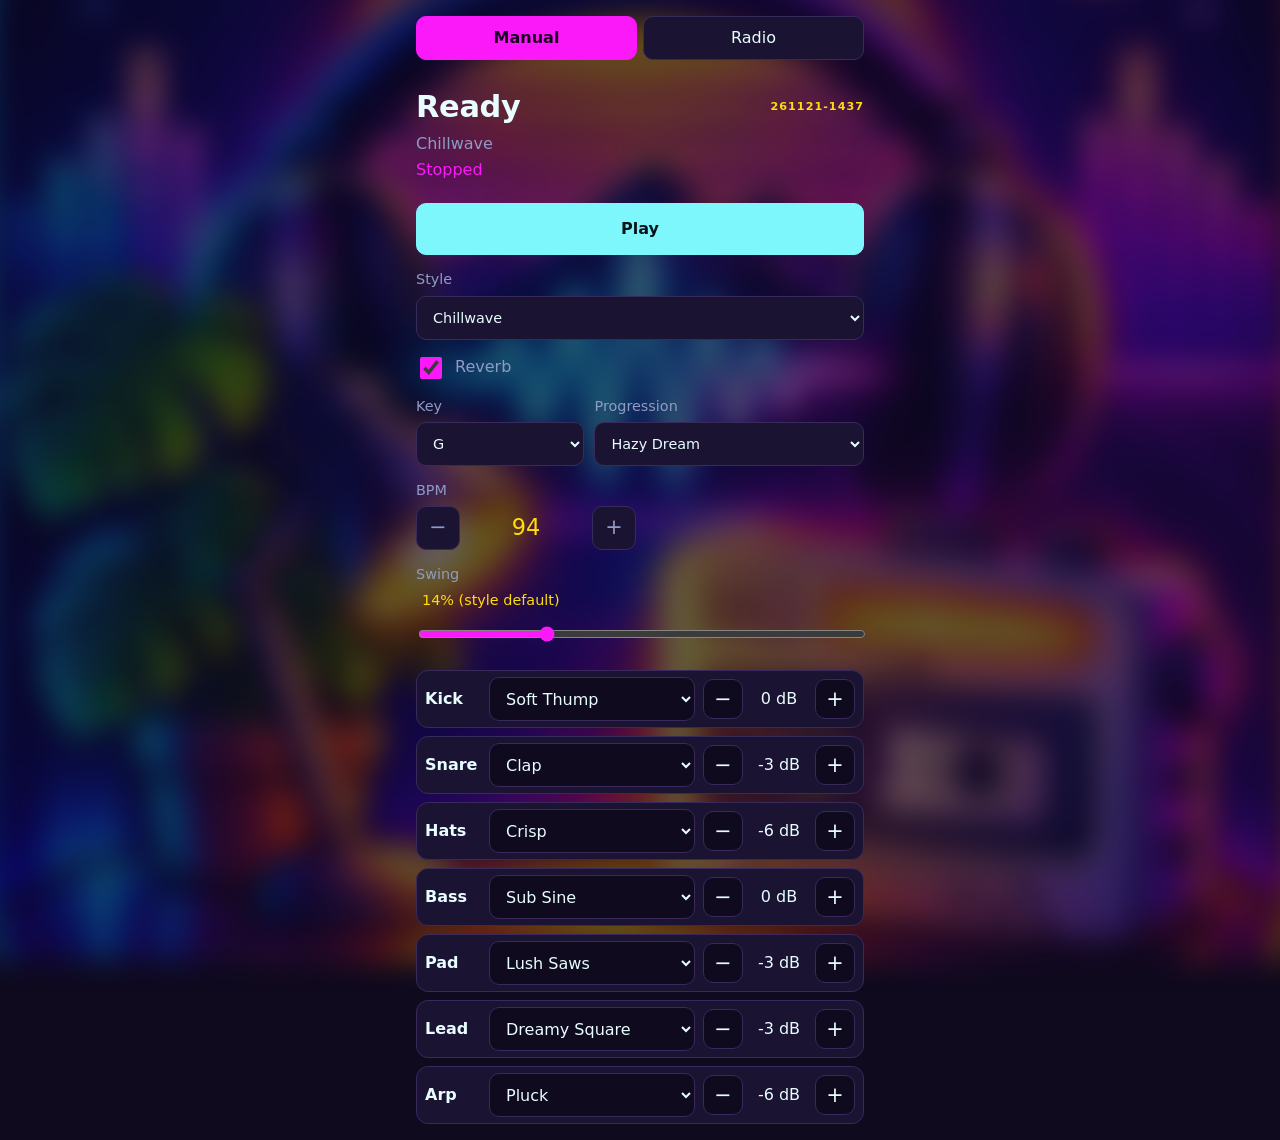
==== index.html @ 7b55d6de "change back to electro ::sigh::  "complextro" as built is actually more "electro", so we're keeping " ====
<!DOCTYPE html>
<html lang="en">
<head>
  <meta charset="utf-8">
  <meta name="viewport" content="width=device-width, initial-scale=1, viewport-fit=cover">
  <meta name="theme-color" content="#0f0a1e">
  <title>Chill Radio</title>
  <link rel="manifest" href="manifest.json">
  <link rel="icon" href="app-icons/app-icon-192.png">
  <link rel="apple-touch-icon" href="app-icons/app-icon-192.png">
  <link rel="stylesheet" href="css/style.css">
</head>
<body>
  <main>
    <div class="seg" role="group" aria-label="Mode">
      <button data-mode="manual" aria-pressed="true">Manual</button>
      <button data-mode="radio" aria-pressed="false">Radio</button>
    </div>

    <section class="now" aria-live="polite">
      <div class="titlebar">
        <h1 id="title">Ready</h1>
        <!-- build stamp: tap to show the event log -->
        <span class="build" id="ver">261121-1437</span>
      </div>
      <p id="meta"></p>
      <p id="section">Stopped</p>
      <p id="active"></p>
      <pre id="dbg" hidden></pre>
    </section>

    <div class="transport">
      <button id="play" class="primary">Play</button>
      <button id="next" hidden>Next song</button>
    </div>

    <label class="field">Style <select id="style"></select></label>
    <label class="check" id="all-styles-row" hidden><input type="checkbox" id="all-styles"> Radio hops between all styles</label>

    <label class="check"><input type="checkbox" id="reverb"> Reverb</label>

    <div class="grid">
      <label class="field">Key <select id="key"></select></label>
      <label class="field">Progression <select id="prog"></select></label>
    </div>

    <div class="field">BPM
      <div class="level big">
        <button id="bpm-down" aria-label="Slower">−</button>
        <output id="bpm">0</output>
        <button id="bpm-up" aria-label="Faster">+</button>
      </div>
    </div>

    <div class="field">Swing <output id="swing-out"></output>
      <input type="range" id="swing" min="0" max="50" step="1" aria-label="Swing">
      <button id="swing-reset" type="button" hidden>Use style default</button>
    </div>

    <section id="mixer" aria-label="Instruments"></section>
  </main>
  <script type="module" src="js/app.js"></script>
</body>
</html>
---- css/style.css ----
:root {
  --bg: #0f0a1e;
  --surface: #1a1332;
  --line: #3a2a5c;
  --text: #e8fdff;
  --muted: #8f9bc4;
  --accent: #7ef7fc;     /* neon cyan: primary actions, focus */
  --accent2: #fb18f9;    /* purple: mode + section state */
  --accent3: #fddd0c;    /* yellow: build stamp, tempo */
  --on-accent: #06141a;
  color-scheme: dark;
}
* { box-sizing: border-box; }
html { background: var(--bg); }
html, body { margin: 0; color: var(--text); }

#dbg { white-space: pre-wrap; font-size: 0.7rem; max-height: 40vh; overflow: auto; color: var(--muted); }
.build { cursor: pointer; }

body::before {
  content: "";
  position: fixed;
  inset: -60px;                /* oversized so the blur doesn't fade at the edges */
  z-index: -1;
  background: url("../app-icons/app-icon-512.png") center / cover no-repeat;
  filter: blur(15px) saturate(1.2);
  opacity: 0.35;               /* dims the image; --bg shows through underneath */
  pointer-events: none;
}

body {
  font: 16px/1.4 system-ui, sans-serif;
  padding: env(safe-area-inset-top) env(safe-area-inset-right) env(safe-area-inset-bottom) env(safe-area-inset-left);
}
main { max-width: 480px; margin: 0 auto; padding: 16px; display: grid; gap: 14px; }

button, select {
  font: inherit; color: inherit; background: var(--surface);
  border: 1px solid var(--line); border-radius: 10px; min-height: 44px; padding: 0 12px;
}
button:active { background: var(--line); }
button:focus-visible, select:focus-visible, input:focus-visible { outline: 2px solid var(--accent); outline-offset: 2px; }
[hidden] { display: none !important; }

.seg { display: grid; grid-template-columns: 1fr 1fr; gap: 6px; }
.seg button[aria-pressed="true"] { background: var(--accent2); color: #1a0620; border-color: var(--accent2); font-weight: 600; }

.now { padding: 12px 0 4px; }
.titlebar { display: flex; justify-content: space-between; align-items: center; gap: 12px; }
.now h1 { margin: 0; font-size: 1.9rem; font-weight: 600; letter-spacing: -0.01em; min-width: 0; }
.build { font-size: 0.7rem; font-weight: 600; color: var(--accent3); letter-spacing: 1px; font-variant-numeric: tabular-nums; white-space: nowrap; }
.now p { margin: 4px 0 0; color: var(--muted); }
#section { color: var(--accent2); }

.transport { display: grid; grid-auto-flow: column; grid-auto-columns: 1fr; gap: 8px; }
.primary { background: var(--accent); color: var(--on-accent); border-color: var(--accent); font-weight: 600; min-height: 52px; }
.primary:active { background: #b5fbfe; }

.field { display: grid; gap: 6px; color: var(--muted); font-size: 0.9rem; }
.field select { color: var(--text); width: 100%; }
.check { display: flex; gap: 10px; align-items: center; color: var(--muted); }
.check input { width: 22px; height: 22px; accent-color: var(--accent2); }
.grid { display: grid; grid-template-columns: 1fr 1.6fr; gap: 10px; }

.level { display: grid; grid-template-columns: 44px 1fr 44px; align-items: center; gap: 4px; }
.level button { padding: 0; font-size: 1.3rem; }
.level output { text-align: center; font-variant-numeric: tabular-nums; color: var(--text); }
.level.big { max-width: 220px; }
.level.big output { font-size: 1.4rem; color: var(--accent3); }

#mixer { display: grid; gap: 8px; margin-top: 4px; }
.row {
  display: grid; grid-template-columns: 56px 1fr auto; align-items: center; gap: 8px;
  background: var(--surface); border: 1px solid var(--line); border-radius: 12px; padding: 6px 8px;
}
.row .name { font-weight: 600; }
.row select { min-width: 0; background: var(--bg); }
.row .level { grid-template-columns: 40px 64px 40px; }
.row .level button { min-height: 40px; background: var(--bg); }

input[type="range"] { width: 100%; min-height: 32px; accent-color: var(--accent2); }
#swing-out { color: var(--accent3); font-variant-numeric: tabular-nums; margin-left: 6px; }
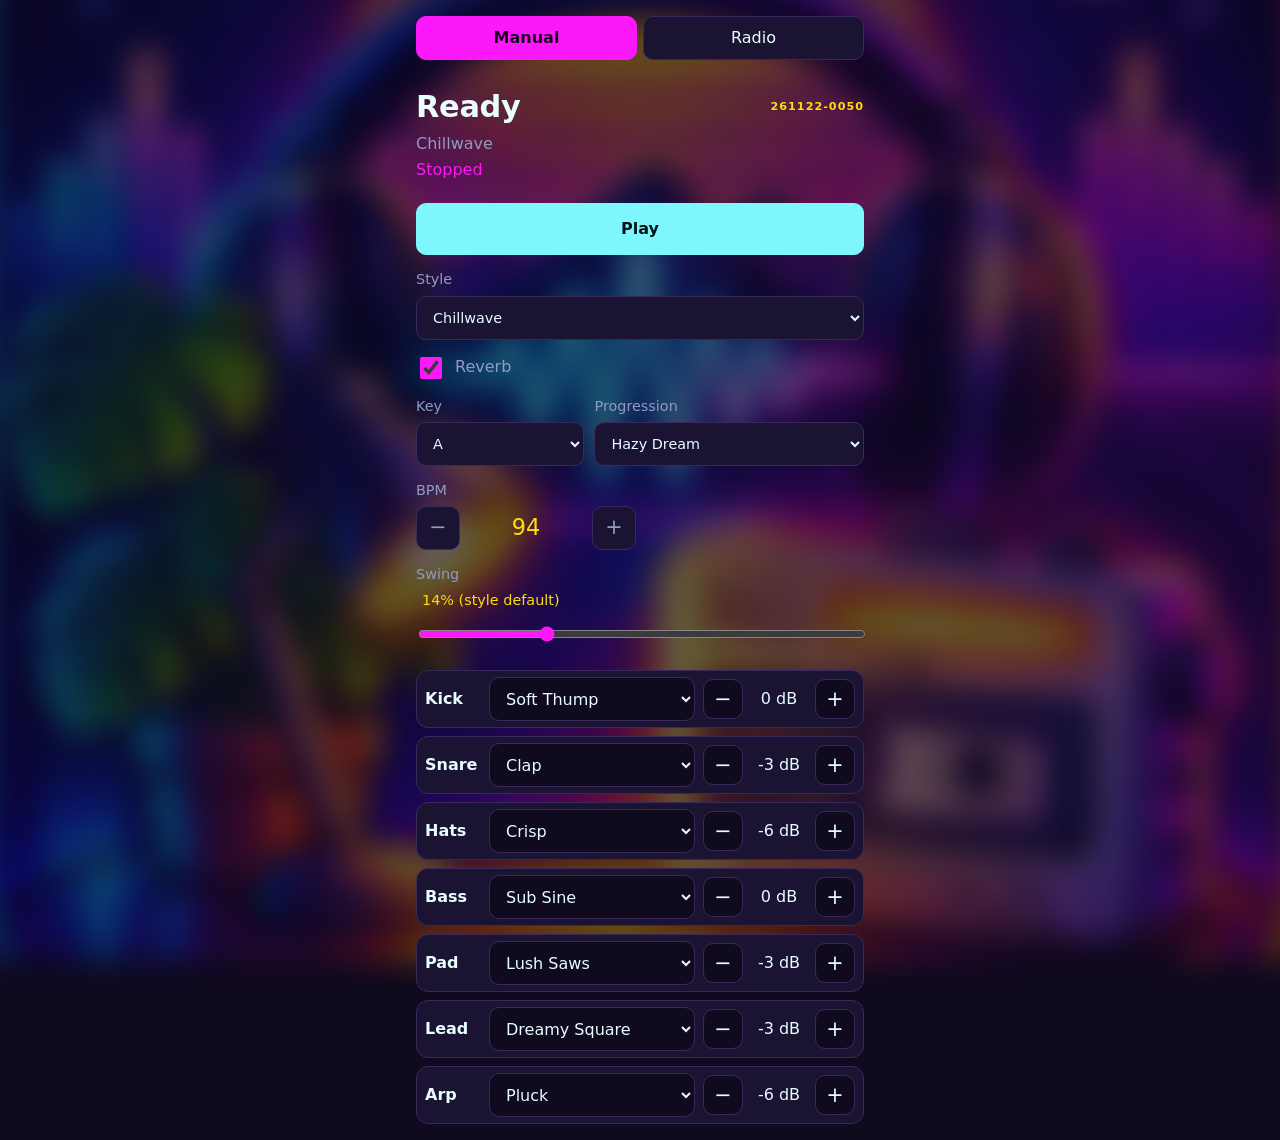
==== commit c11db58b: "add complextro style" ====
--- a/index.html
+++ b/index.html
@@ -21,7 +21,7 @@
       <div class="titlebar">
         <h1 id="title">Ready</h1>
         <!-- build stamp: tap to show the event log -->
-        <span class="build" id="ver">261121-1437</span>
+        <span class="build" id="ver">261122-0050</span>
       </div>
       <p id="meta"></p>
       <p id="section">Stopped</p>
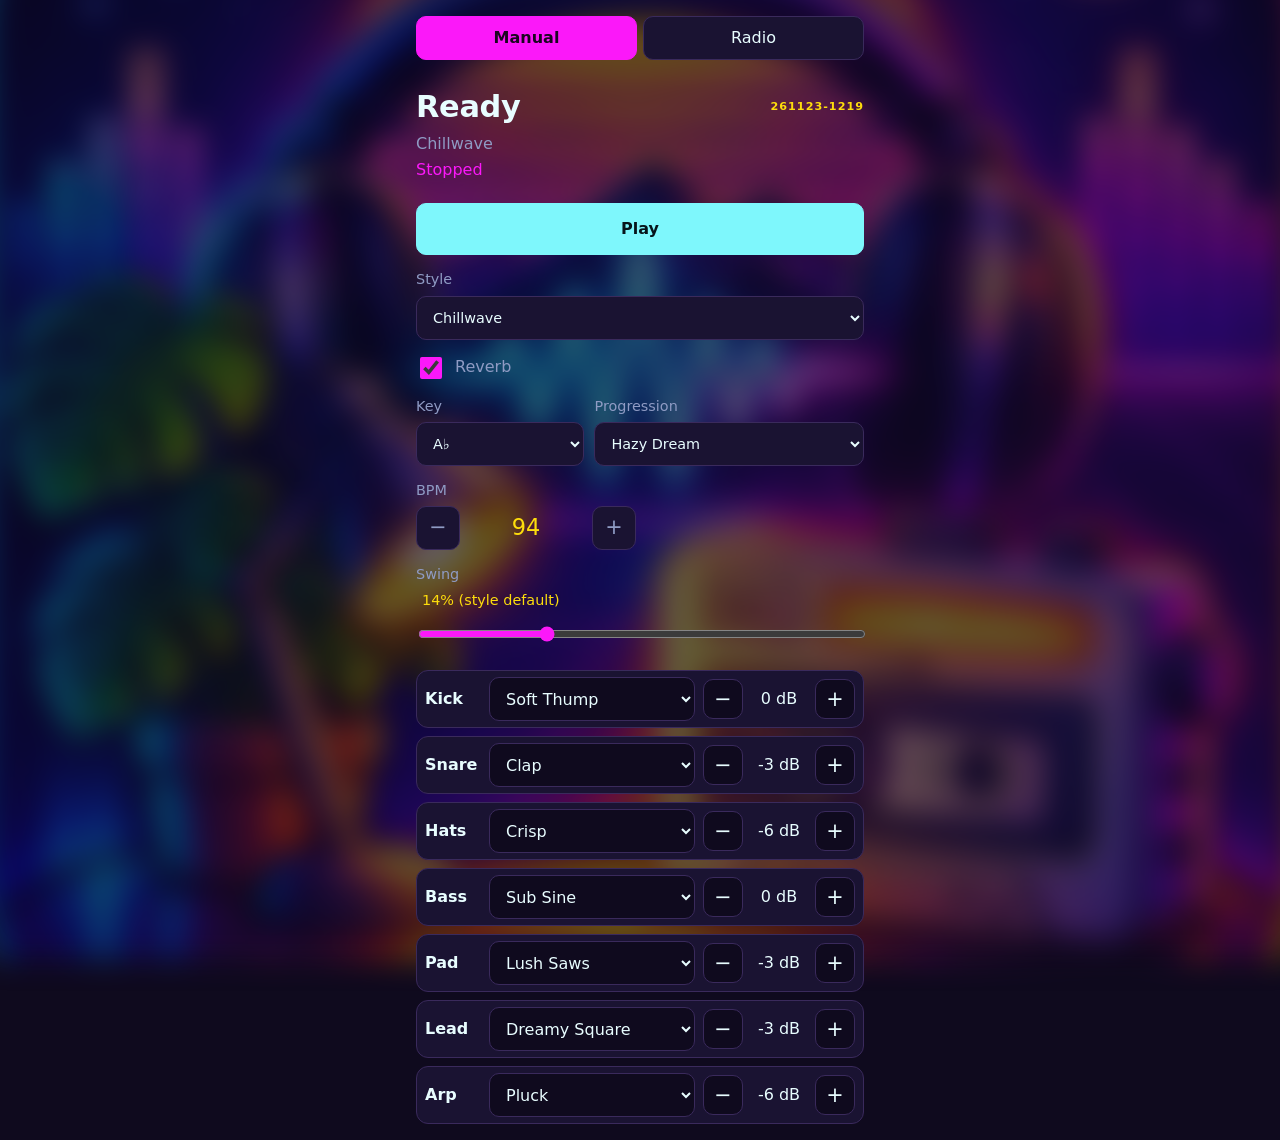
==== commit c22809a6: "add "Electro House" style" ====
--- a/index.html
+++ b/index.html
@@ -21,7 +21,7 @@
       <div class="titlebar">
         <h1 id="title">Ready</h1>
         <!-- build stamp: tap to show the event log -->
-        <span class="build" id="ver">261122-0050</span>
+        <span class="build" id="ver">261123-1219</span>
       </div>
       <p id="meta"></p>
       <p id="section">Stopped</p>
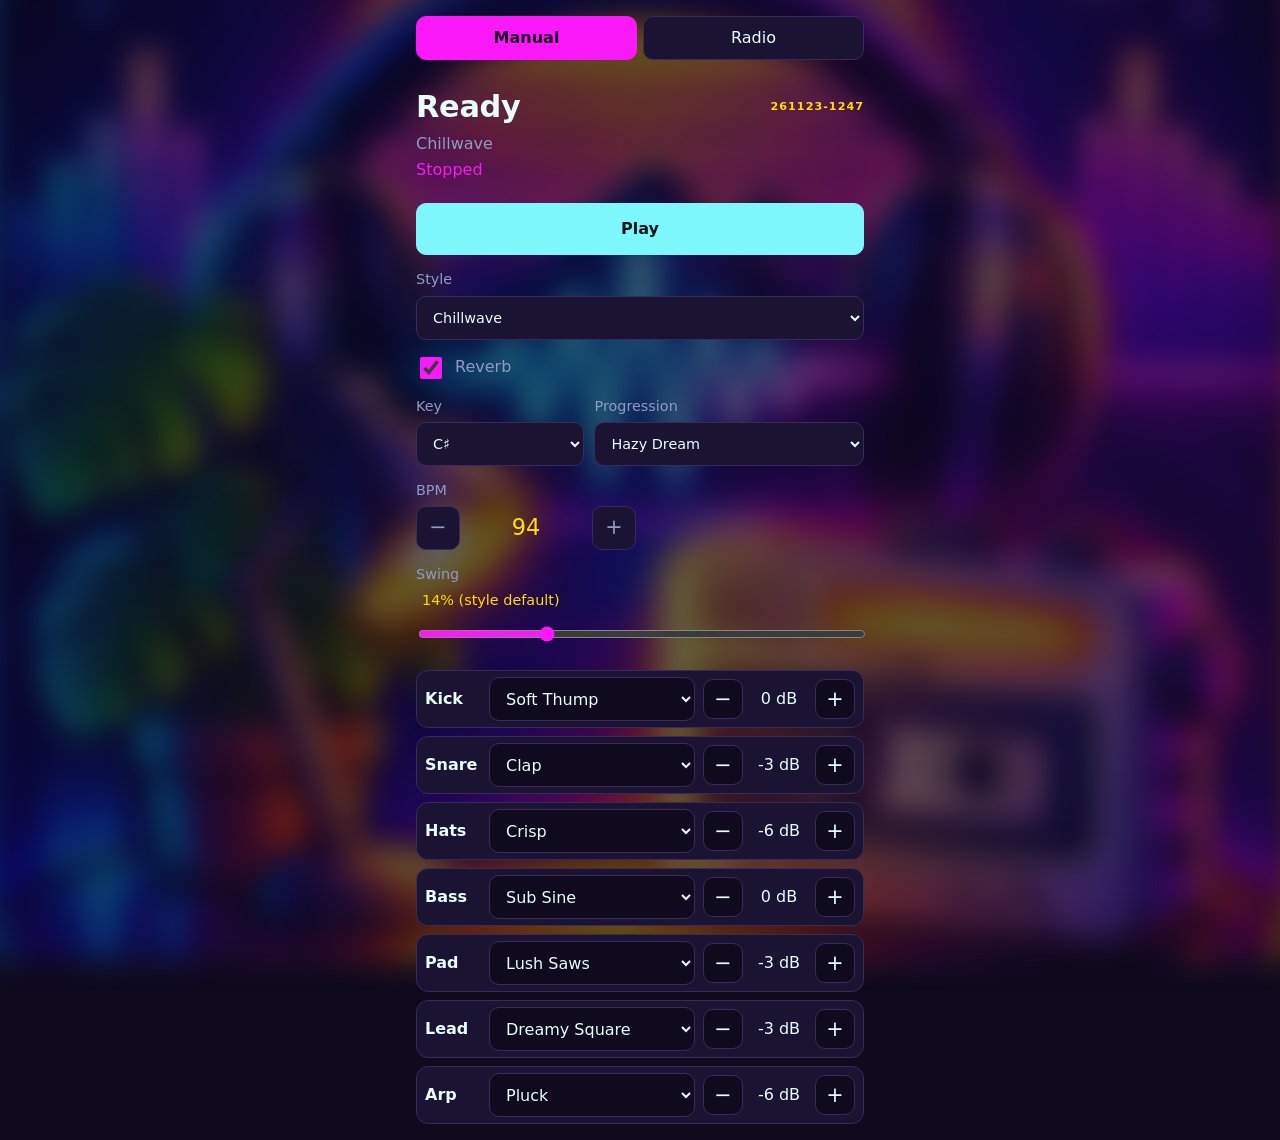
==== commit 60cd7727: "add option to darksynth snare" ====
--- a/index.html
+++ b/index.html
@@ -21,7 +21,7 @@
       <div class="titlebar">
         <h1 id="title">Ready</h1>
         <!-- build stamp: tap to show the event log -->
-        <span class="build" id="ver">261123-1219</span>
+        <span class="build" id="ver">261123-1247</span>
       </div>
       <p id="meta"></p>
       <p id="section">Stopped</p>
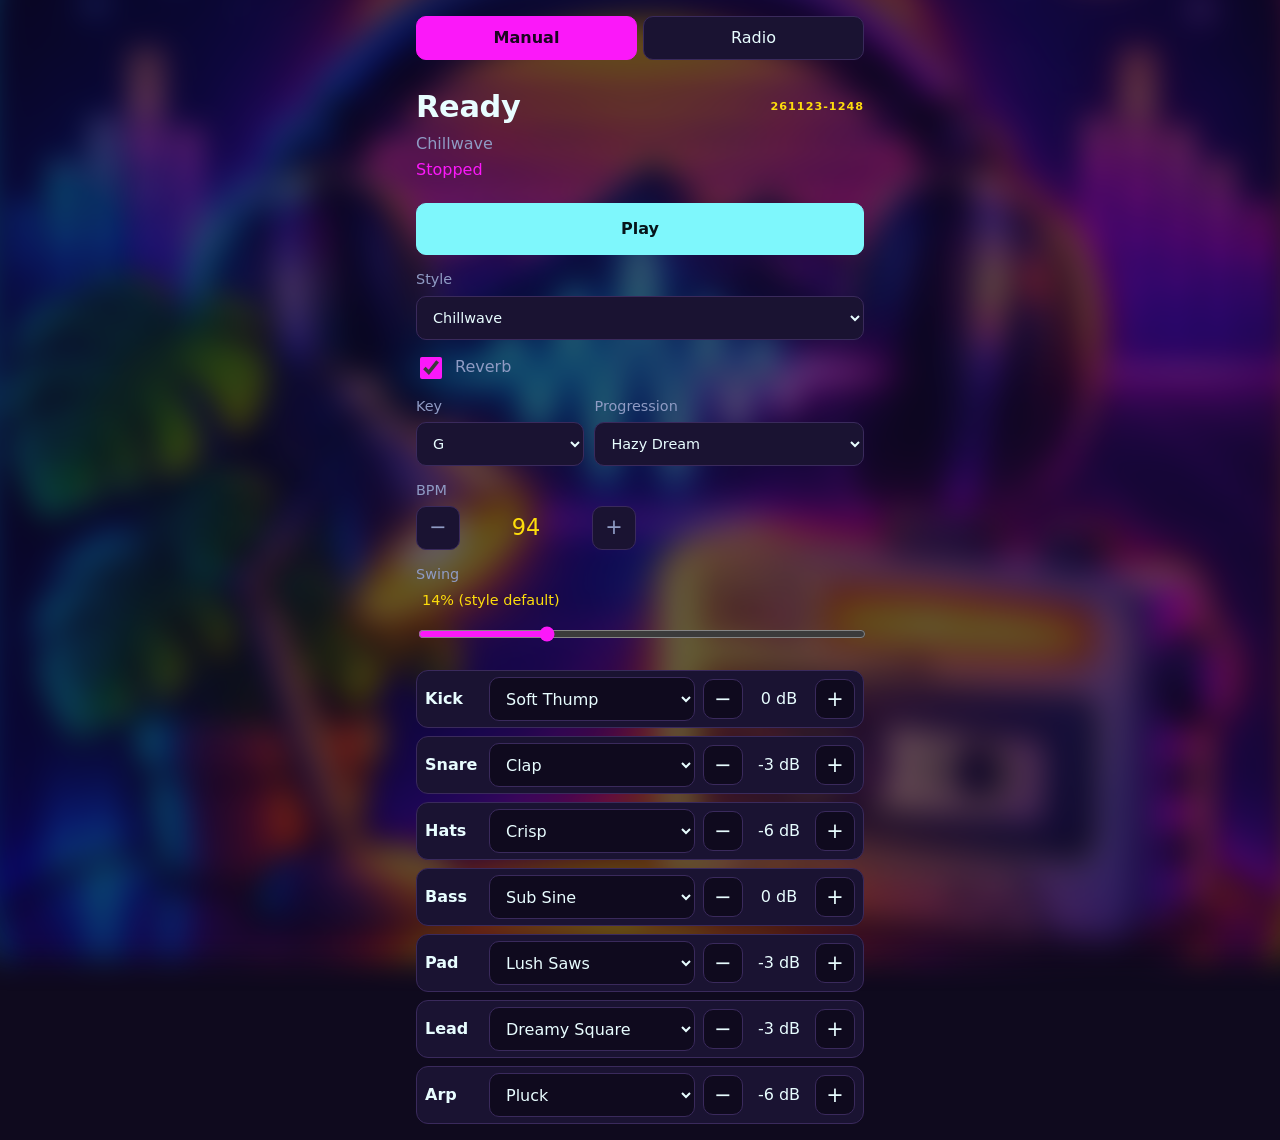
==== commit c35ed69b: "adjust darksynth snare" ====
--- a/index.html
+++ b/index.html
@@ -21,7 +21,7 @@
       <div class="titlebar">
         <h1 id="title">Ready</h1>
         <!-- build stamp: tap to show the event log -->
-        <span class="build" id="ver">261123-1247</span>
+        <span class="build" id="ver">261123-1248</span>
       </div>
       <p id="meta"></p>
       <p id="section">Stopped</p>
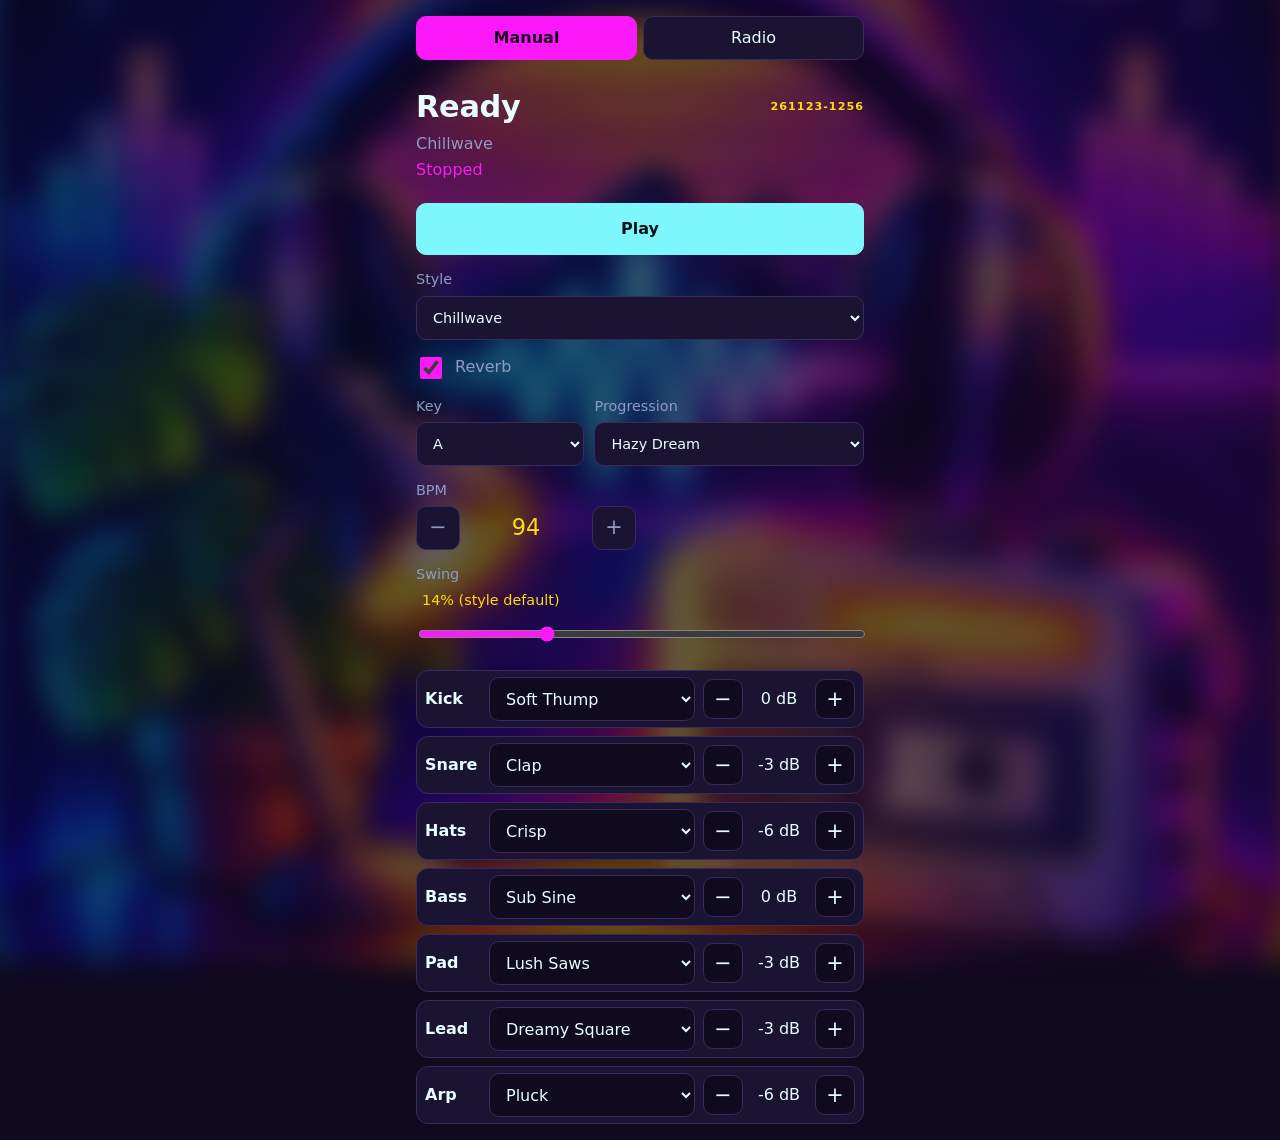
==== commit c49ff3a9: "darksynth snare tweaks" ====
--- a/index.html
+++ b/index.html
@@ -21,7 +21,7 @@
       <div class="titlebar">
         <h1 id="title">Ready</h1>
         <!-- build stamp: tap to show the event log -->
-        <span class="build" id="ver">261123-1248</span>
+        <span class="build" id="ver">261123-1256</span>
       </div>
       <p id="meta"></p>
       <p id="section">Stopped</p>
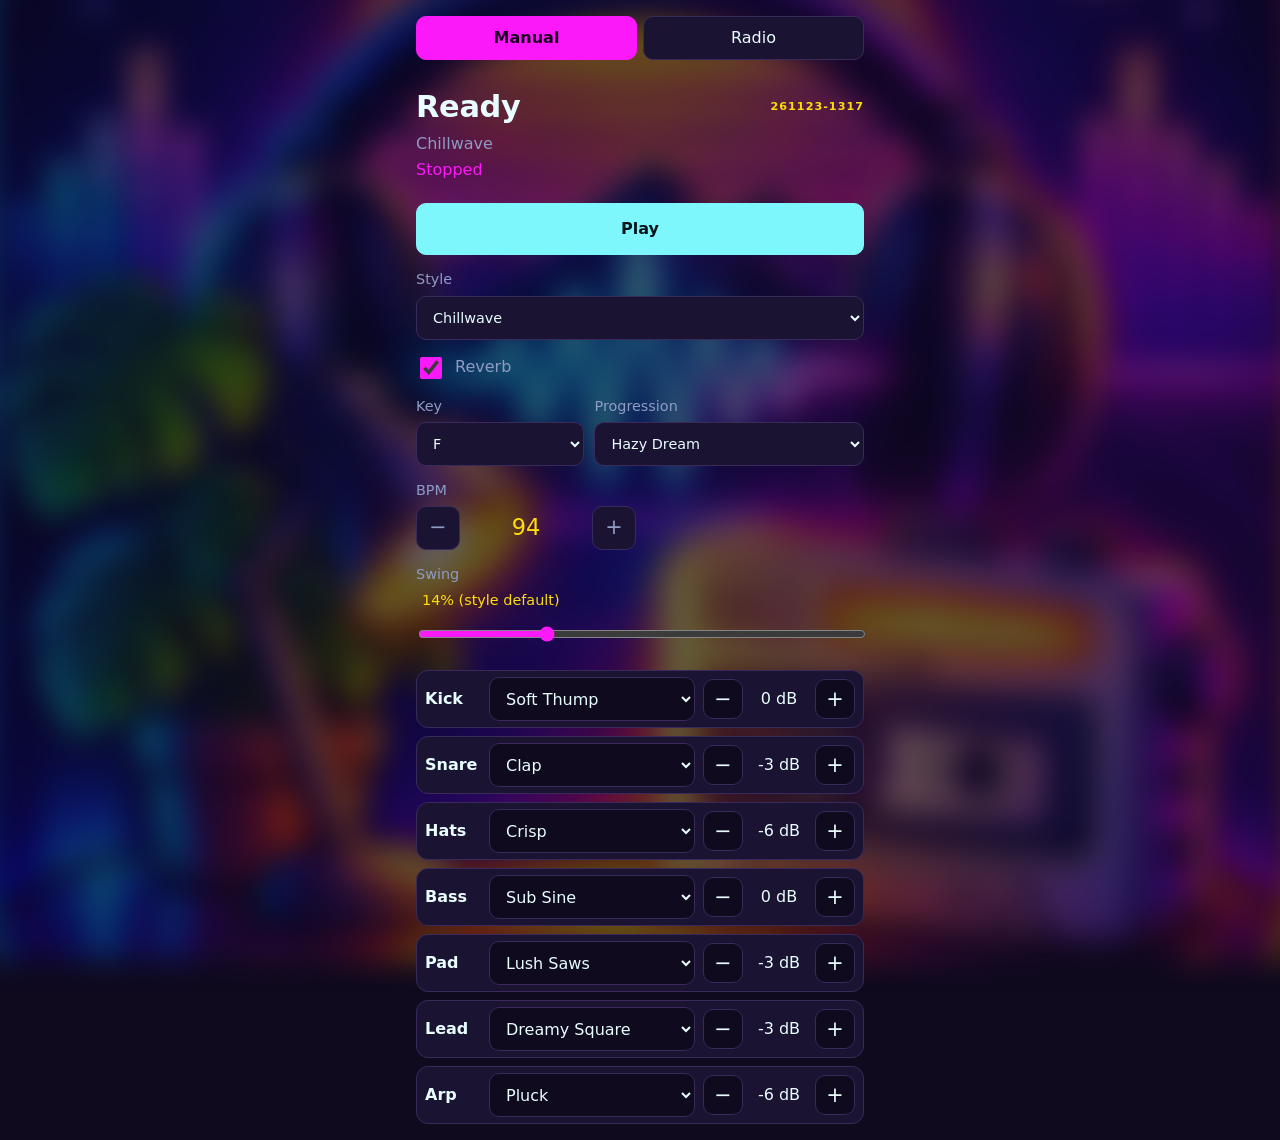
==== commit b2e2fc56: "temporarily disable styles electro, complextro, and electrohouse disabled in js/styles/index.js" ====
--- a/index.html
+++ b/index.html
@@ -21,7 +21,7 @@
       <div class="titlebar">
         <h1 id="title">Ready</h1>
         <!-- build stamp: tap to show the event log -->
-        <span class="build" id="ver">261123-1256</span>
+        <span class="build" id="ver">261123-1317</span>
       </div>
       <p id="meta"></p>
       <p id="section">Stopped</p>
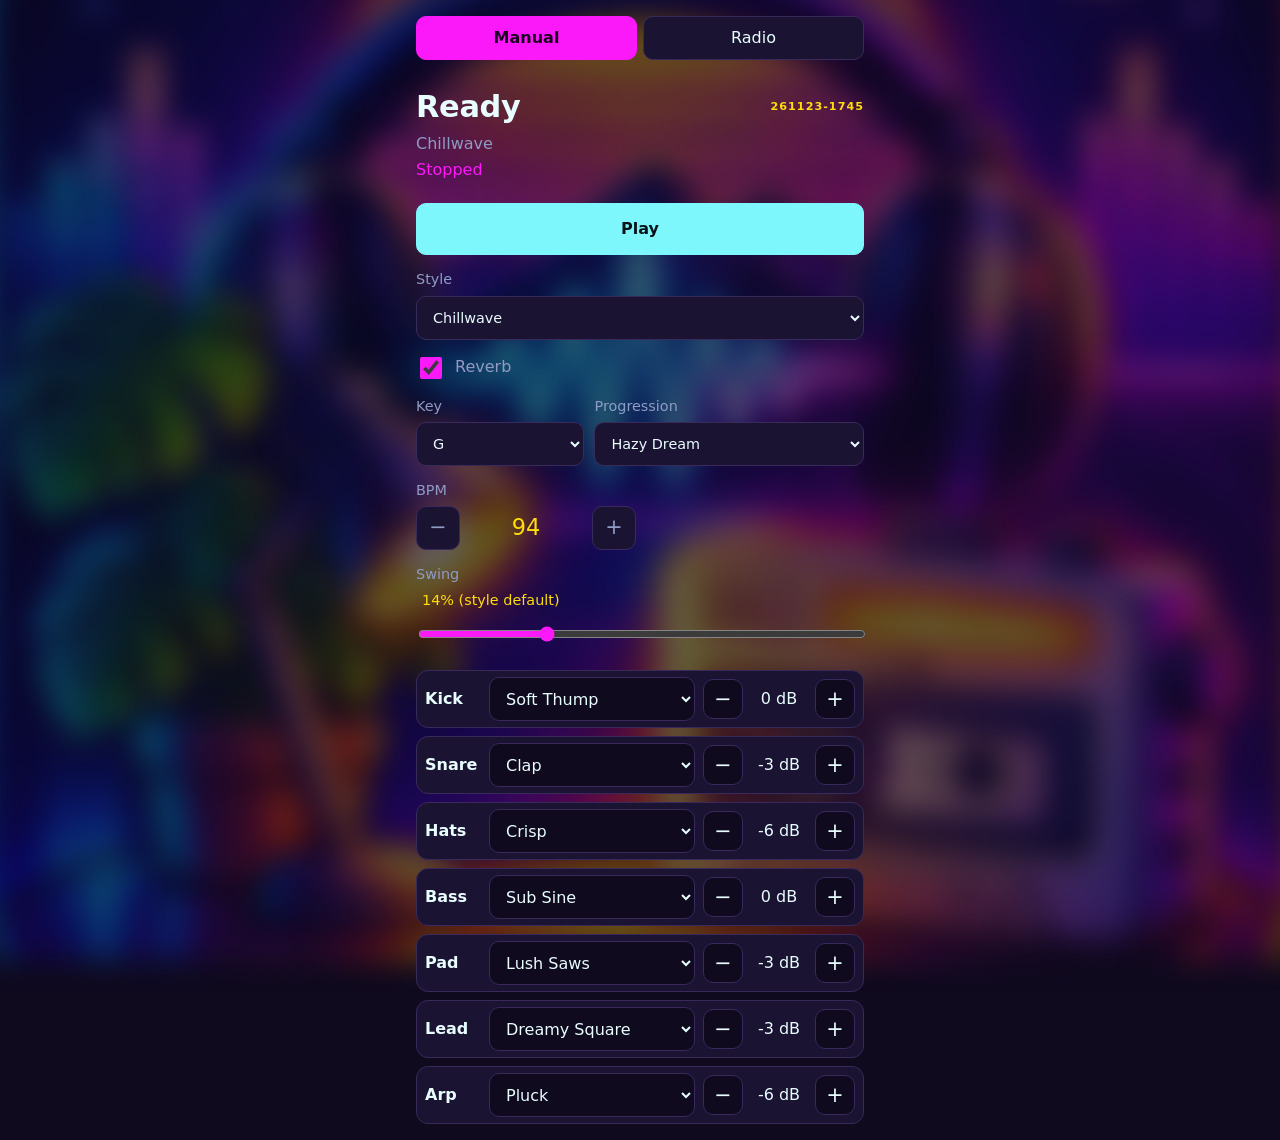
==== commit 69046ba0: "add rotation checklist" ====
--- a/index.html
+++ b/index.html
@@ -21,7 +21,7 @@
       <div class="titlebar">
         <h1 id="title">Ready</h1>
         <!-- build stamp: tap to show the event log -->
-        <span class="build" id="ver">261123-1317</span>
+        <span class="build" id="ver">261123-1745</span>
       </div>
       <p id="meta"></p>
       <p id="section">Stopped</p>
@@ -35,7 +35,16 @@
     </div>
 
     <label class="field">Style <select id="style"></select></label>
-    <label class="check" id="all-styles-row" hidden><input type="checkbox" id="all-styles"> Radio hops between all styles</label>
+    <label class="check" id="all-styles-row" hidden><input type="checkbox" id="all-styles"> Radio hops between styles</label>
+    <fieldset class="pool" id="radio-pool" hidden>
+      <legend id="pool-title">Styles in rotation</legend>
+      <div class="pool-actions">
+        <button type="button" id="pool-all">Select all</button>
+        <button type="button" id="pool-none">Select none</button>
+      </div>
+      <div id="pool-list"></div>
+      <p id="pool-hint" hidden>Nothing ticked: Radio will hop between all styles.</p>
+    </fieldset>
 
     <label class="check"><input type="checkbox" id="reverb"> Reverb</label>
 
--- a/css/style.css
+++ b/css/style.css
@@ -60,6 +60,12 @@
 .field select { color: var(--text); width: 100%; }
 .check { display: flex; gap: 10px; align-items: center; color: var(--muted); }
 .check input { width: 22px; height: 22px; accent-color: var(--accent2); }
+.pool { border: 1px solid var(--line); border-radius: 10px; padding: 10px 12px 12px; display: grid; gap: 10px; margin: 0; }
+.pool legend { color: var(--muted); font-size: 0.9rem; padding: 0 6px; }
+.pool-actions { display: grid; grid-template-columns: 1fr 1fr; gap: 8px; }
+.pool-actions button { min-height: 40px; }
+#pool-list { display: grid; gap: 8px; }
+#pool-hint { margin: 0; color: var(--muted); font-size: 0.85rem; }
 .grid { display: grid; grid-template-columns: 1fr 1.6fr; gap: 10px; }
 
 .level { display: grid; grid-template-columns: 44px 1fr 44px; align-items: center; gap: 4px; }
